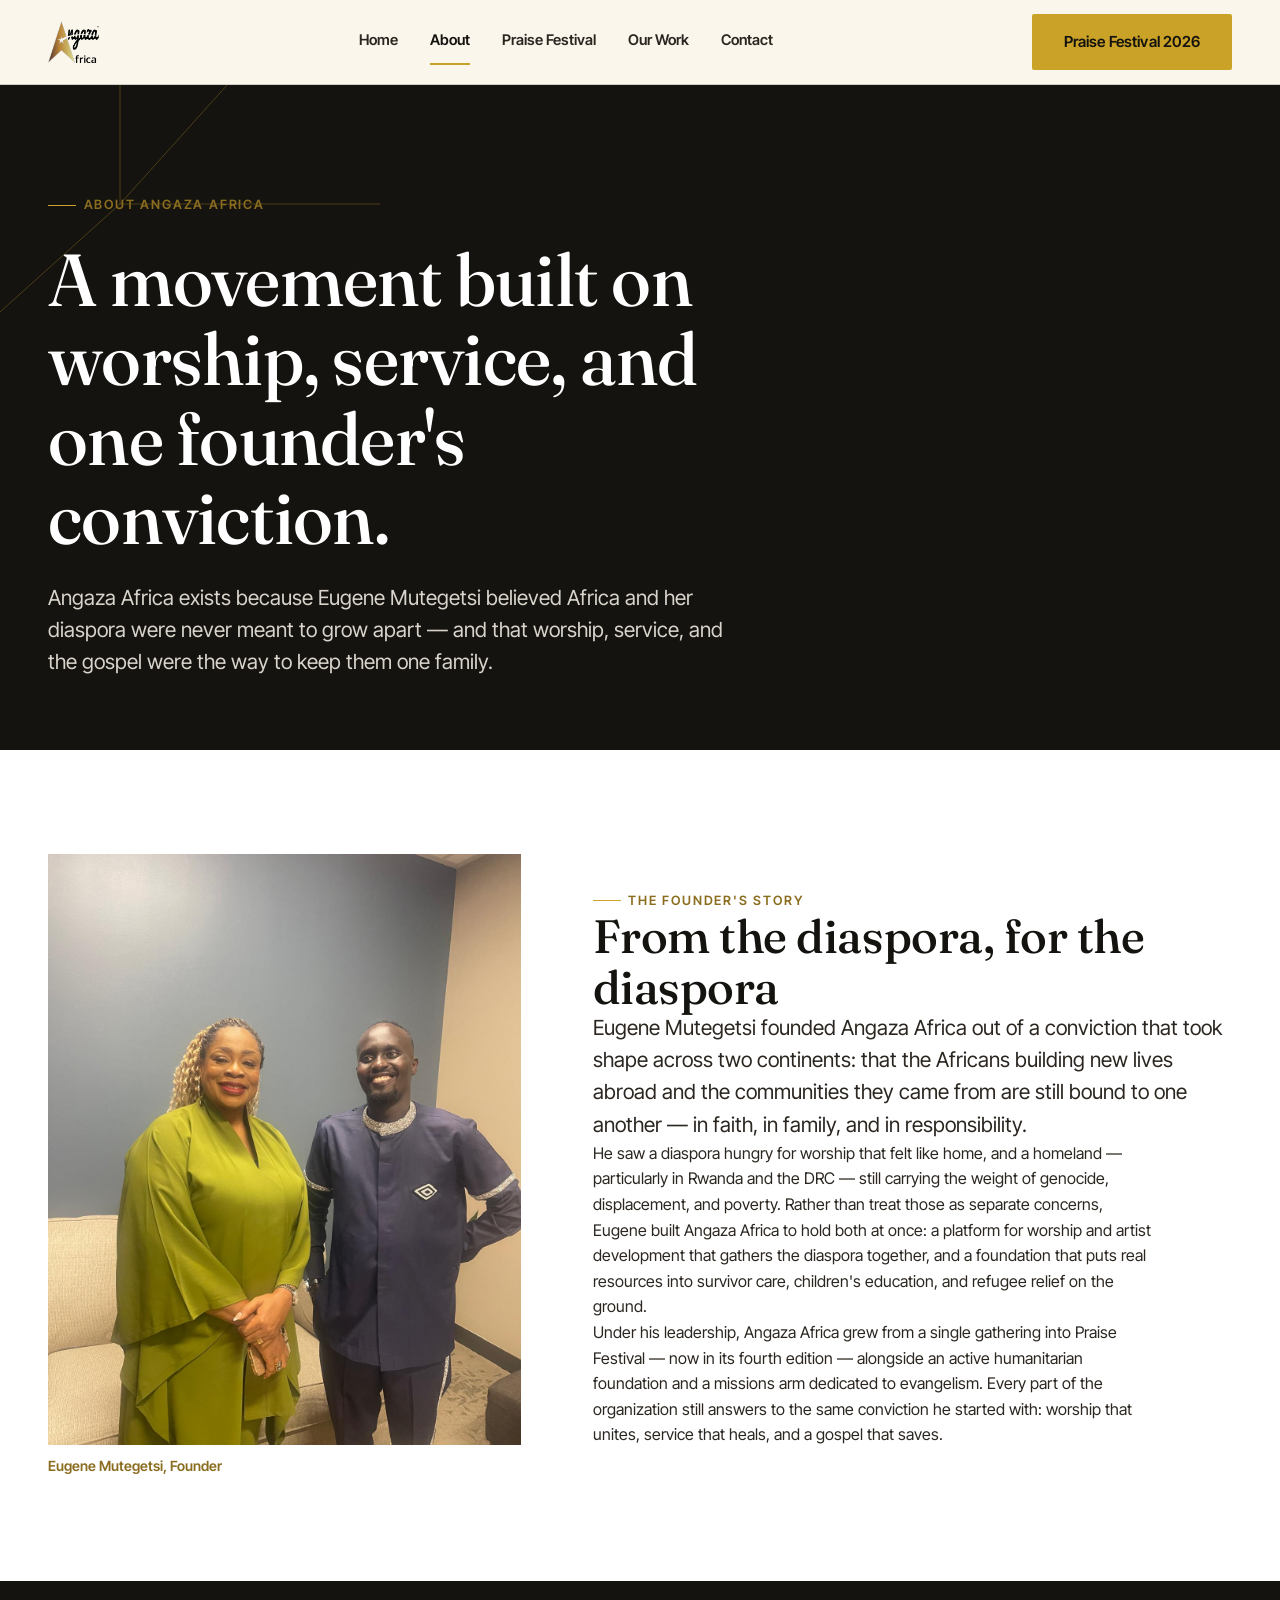
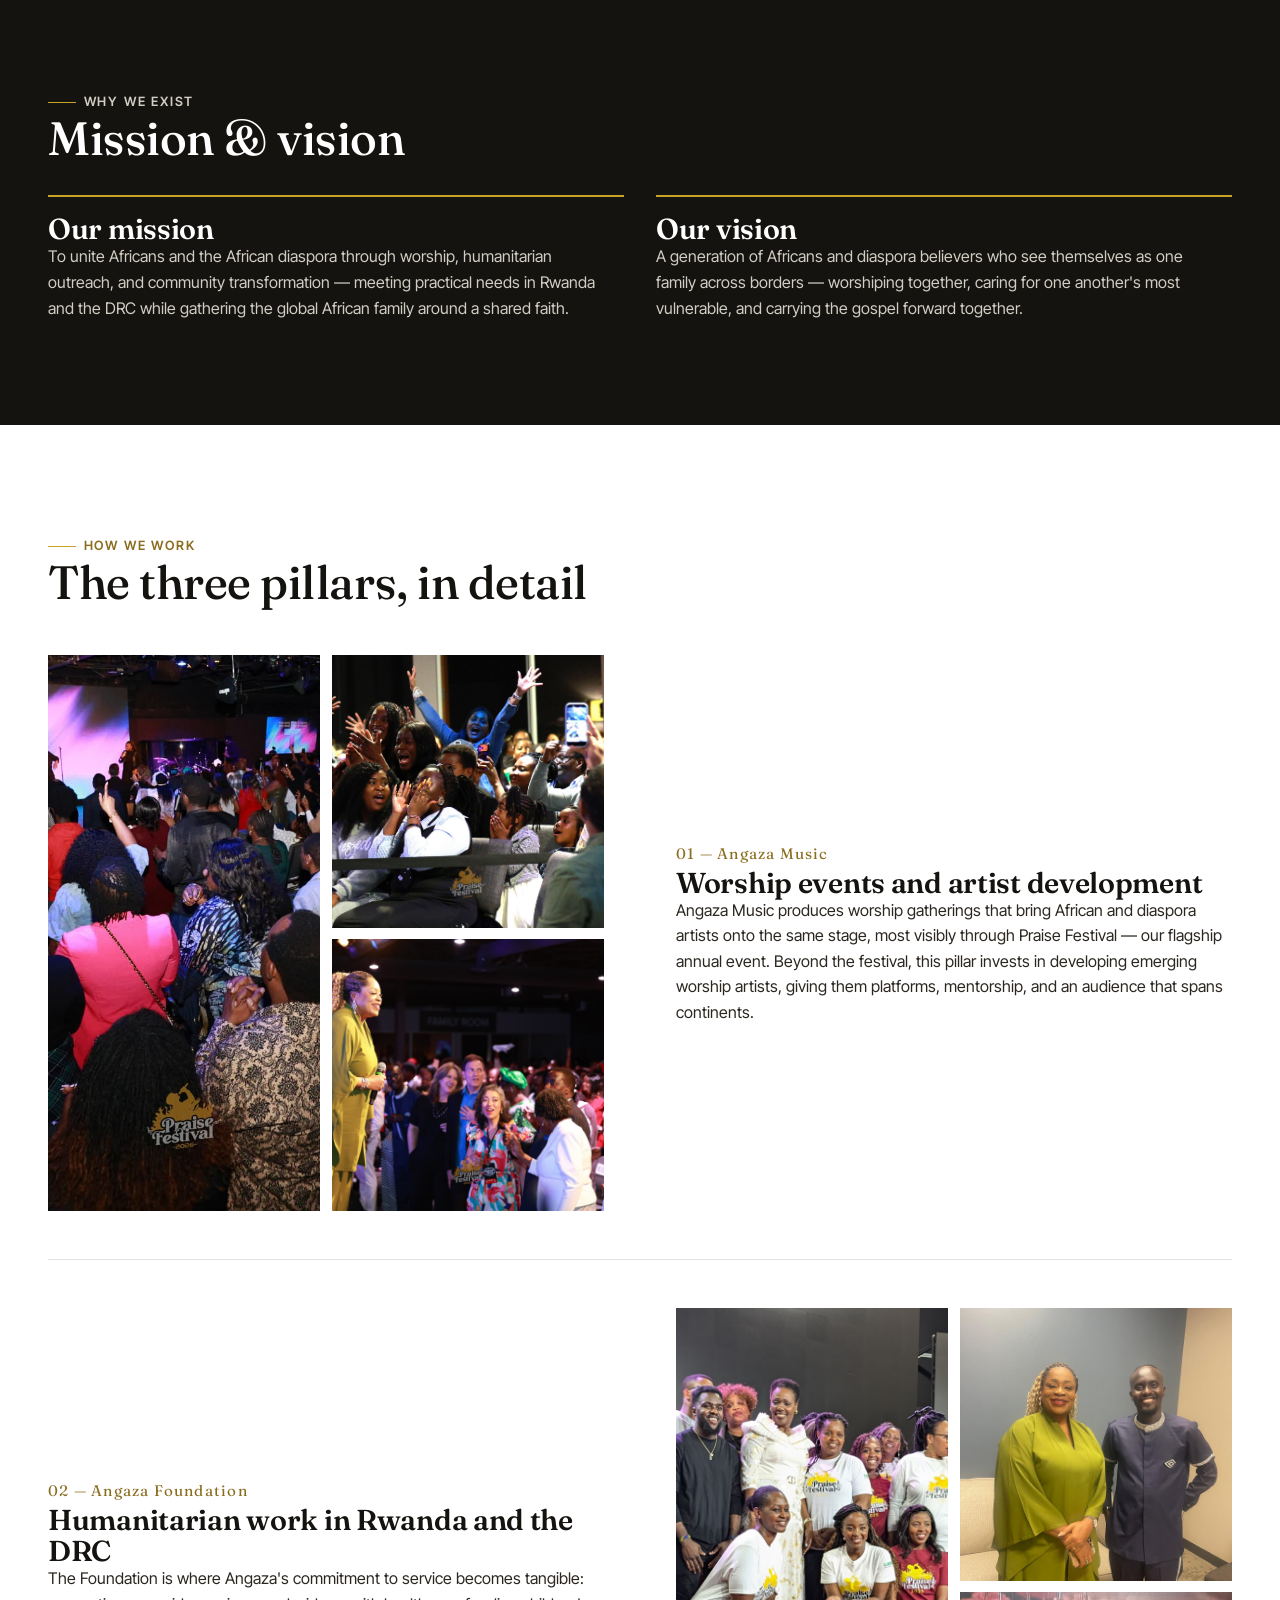
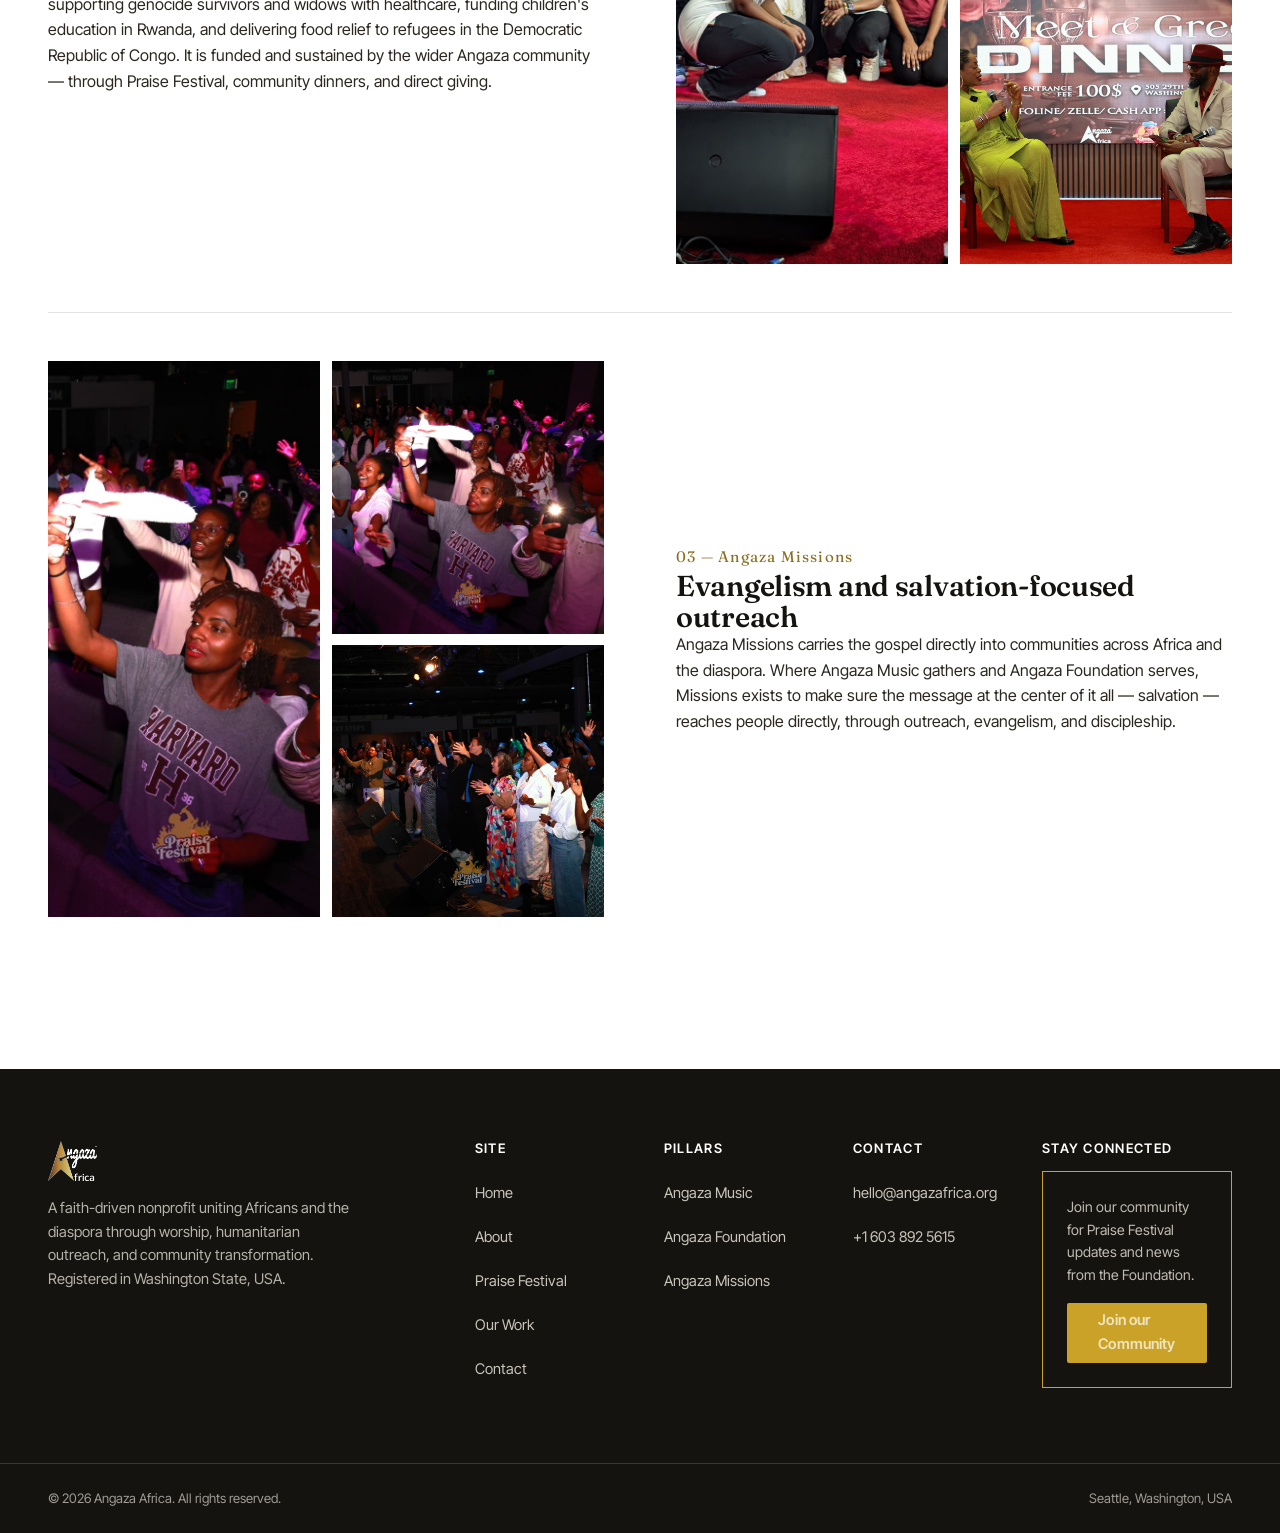
==== about.html @ 448a4244 "Initial commit: Angaza Africa website" ====
<!DOCTYPE html>
<html lang="en">
<head>
<meta charset="UTF-8">
<meta name="viewport" content="width=device-width, initial-scale=1.0">
<title>About — Angaza Africa</title>
<meta name="description" content="Meet Angaza Africa's founder Eugene Mutegetsi, our mission and vision, and the three pillars — Angaza Music, Angaza Foundation, and Angaza Missions — that carry it out.">
<link rel="preconnect" href="https://fonts.googleapis.com">
<link rel="preconnect" href="https://fonts.gstatic.com" crossorigin>
<link href="https://fonts.googleapis.com/css2?family=Fraunces:ital,opsz,wght@0,9..144,400;0,9..144,500;0,9..144,600;1,9..144,500&family=Inter+Tight:wght@400;500;600;700&display=swap" rel="stylesheet">
<link rel="stylesheet" href="css/style.css">
</head>
<body>
<a class="skip-link" href="#main">Skip to content</a>

<header class="site-header">
  <div class="container">
    <a class="brand" href="index.html">
      <img src="images/ANGAZA_LOGO_2_014.png" alt="Angaza Africa logo">
    </a>
    <nav class="nav-list" aria-label="Primary">
      <a href="index.html">Home</a>
      <a href="about.html" aria-current="page">About</a>
      <a href="praise-festival.html">Praise Festival</a>
      <a href="our-work.html">Our Work</a>
      <a href="contact.html">Contact</a>
    </nav>
    <a class="btn btn-primary nav-cta" href="praise-festival.html">Praise Festival 2026</a>
    <button class="nav-toggle" aria-expanded="false" aria-controls="mobile-panel" aria-label="Open menu">
      <span></span><span></span><span></span>
    </button>
  </div>
</header>
<div class="mobile-panel" id="mobile-panel">
  <div class="container">
    <a href="index.html">Home</a>
    <a href="about.html" aria-current="page">About</a>
    <a href="praise-festival.html">Praise Festival</a>
    <a href="our-work.html">Our Work</a>
    <a href="contact.html">Contact</a>
    <a class="btn btn-primary" href="praise-festival.html">Praise Festival 2026</a>
  </div>
</div>

<main id="main">

  <section class="page-hero">
    <div class="radiant" aria-hidden="true">
      <svg width="520" height="520" viewBox="0 0 520 520" style="top:-140px; left:-140px;">
        <g stroke="#C9A227" stroke-width="1" opacity="0.3">
          <line x1="260" y1="260" x2="260" y2="0"/>
          <line x1="260" y1="260" x2="520" y2="260"/>
          <line x1="260" y1="260" x2="440" y2="60"/>
          <line x1="260" y1="260" x2="60" y2="440"/>
        </g>
      </svg>
    </div>
    <div class="container">
      <p class="eyebrow">About Angaza Africa</p>
      <h1>A movement built on worship, service, and one founder's conviction.</h1>
      <p class="lead">Angaza Africa exists because Eugene Mutegetsi believed Africa and her diaspora were never meant to grow apart — and that worship, service, and the gospel were the way to keep them one family.</p>
    </div>
  </section>

  <!-- Founder story -->
  <section class="section section--paper2">
    <div class="container">
      <div class="story-block">
        <div class="story-media">
          <img src="images/AngazaDinner1.jpeg" alt="Eugene Mutegetsi speaking with guests at an Angaza Africa community dinner">
          <p class="caption">Eugene Mutegetsi, Founder</p>
        </div>
        <div>
          <p class="eyebrow">The founder's story</p>
          <h2>From the diaspora, for the diaspora</h2>
          <p class="lead">Eugene Mutegetsi founded Angaza Africa out of a conviction that took shape across two continents: that the Africans building new lives abroad and the communities they came from are still bound to one another — in faith, in family, and in responsibility.</p>
          <p>He saw a diaspora hungry for worship that felt like home, and a homeland — particularly in Rwanda and the DRC — still carrying the weight of genocide, displacement, and poverty. Rather than treat those as separate concerns, Eugene built Angaza Africa to hold both at once: a platform for worship and artist development that gathers the diaspora together, and a foundation that puts real resources into survivor care, children's education, and refugee relief on the ground.</p>
          <p>Under his leadership, Angaza Africa grew from a single gathering into Praise Festival — now in its fourth edition — alongside an active humanitarian foundation and a missions arm dedicated to evangelism. Every part of the organization still answers to the same conviction he started with: worship that unites, service that heals, and a gospel that saves.</p>
        </div>
      </div>
    </div>
  </section>

  <!-- Mission & vision -->
  <section class="section on-dark">
    <div class="container">
      <p class="eyebrow">Why we exist</p>
      <h2>Mission &amp; vision</h2>
      <div class="mv-grid">
        <div class="mv-card">
          <h3>Our mission</h3>
          <p>To unite Africans and the African diaspora through worship, humanitarian outreach, and community transformation — meeting practical needs in Rwanda and the DRC while gathering the global African family around a shared faith.</p>
        </div>
        <div class="mv-card">
          <h3>Our vision</h3>
          <p>A generation of Africans and diaspora believers who see themselves as one family across borders — worshiping together, caring for one another's most vulnerable, and carrying the gospel forward together.</p>
        </div>
      </div>
    </div>
  </section>

  <!-- Pillars in detail -->
  <section class="section section--paper2">
    <div class="container">
      <p class="eyebrow">How we work</p>
      <h2>The three pillars, in detail</h2>
    </div>
    <div class="container">

      <div class="feature-row">
        <div class="feature-media">
          <img class="tall" src="images/AngazaEvent6.jpeg" alt="Worship artist performing at a Praise Festival event">
          <img src="images/AngazaEvent7.jpeg" alt="Audience singing along at an Angaza Music event">
          <img src="images/AngazaEvent8.jpeg" alt="Musicians on stage during an Angaza worship gathering">
        </div>
        <div>
          <span class="pillar-number">01 — Angaza Music</span>
          <h3>Worship events and artist development</h3>
          <p>Angaza Music produces worship gatherings that bring African and diaspora artists onto the same stage, most visibly through Praise Festival — our flagship annual event. Beyond the festival, this pillar invests in developing emerging worship artists, giving them platforms, mentorship, and an audience that spans continents.</p>
        </div>
      </div>

      <div class="feature-row reverse">
        <div class="feature-media">
          <img class="tall" src="images/catalogue_youthskillsRwanda_1.jpeg" alt="Children in a classroom setting supported by Angaza Foundation programs in Rwanda">
          <img src="images/AngazaDinner2.jpeg" alt="Community members gathered at an Angaza Foundation fundraising dinner">
          <img src="images/AngazaDinner3.jpeg" alt="Leadership team at an Angaza Africa community event">
        </div>
        <div>
          <span class="pillar-number">02 — Angaza Foundation</span>
          <h3>Humanitarian work in Rwanda and the DRC</h3>
          <p>The Foundation is where Angaza's commitment to service becomes tangible: supporting genocide survivors and widows with healthcare, funding children's education in Rwanda, and delivering food relief to refugees in the Democratic Republic of Congo. It is funded and sustained by the wider Angaza community — through Praise Festival, community dinners, and direct giving.</p>
        </div>
      </div>

      <div class="feature-row">
        <div class="feature-media">
          <img class="tall" src="images/AngazaEvent9.jpeg" alt="Congregation in prayer at an Angaza Missions outreach event">
          <img src="images/AngazaEvent10.jpeg" alt="Speaker preaching at an Angaza Missions gathering">
          <img src="images/AngazaEvent11.jpeg" alt="People responding to an altar call at an Angaza worship event">
        </div>
        <div>
          <span class="pillar-number">03 — Angaza Missions</span>
          <h3>Evangelism and salvation-focused outreach</h3>
          <p>Angaza Missions carries the gospel directly into communities across Africa and the diaspora. Where Angaza Music gathers and Angaza Foundation serves, Missions exists to make sure the message at the center of it all — salvation — reaches people directly, through outreach, evangelism, and discipleship.</p>
        </div>
      </div>

    </div>
  </section>

</main>

<footer class="site-footer">
  <div class="container footer-top">
    <div class="footer-brand">
      <img src="images/ANGAZA_LOGO_2_015.png" alt="Angaza Africa icon">
      <p>A faith-driven nonprofit uniting Africans and the diaspora through worship, humanitarian outreach, and community transformation. Registered in Washington State, USA.</p>
    </div>
    <div class="footer-cols">
      <div class="footer-col">
        <h4>Site</h4>
        <a href="index.html">Home</a>
        <a href="about.html">About</a>
        <a href="praise-festival.html">Praise Festival</a>
        <a href="our-work.html">Our Work</a>
        <a href="contact.html">Contact</a>
      </div>
      <div class="footer-col">
        <h4>Pillars</h4>
        <span>Angaza Music</span>
        <span>Angaza Foundation</span>
        <span>Angaza Missions</span>
      </div>
      <div class="footer-col">
        <h4>Contact</h4>
        <a href="mailto:hello@angazafrica.org">hello@angazafrica.org</a>
        <a href="tel:+16038925615">+1 603 892 5615</a>
      </div>
      <div class="footer-col">
        <h4>Stay connected</h4>
        <div class="join-box">
          <p>Join our community for Praise Festival updates and news from the Foundation.</p>
          <!-- Temporary Gmail compose link; swap for a Mailchimp signup embed later -->
          <a class="btn btn-primary" href="https://mail.google.com/mail/?view=cm&fs=1&to=hello@angazafrica.org&su=I%20want%20to%20join%20your%20community" id="join-community" target="_blank" rel="noopener noreferrer">Join our Community</a>
        </div>
      </div>
    </div>
  </div>
  <div class="container footer-bottom">
    <span>&copy; <span id="current-year">2026</span> Angaza Africa. All rights reserved.</span>
    <span>Seattle, Washington, USA</span>
  </div>
</footer>

<script src="js/main.js"></script>
</body>
</html>
---- css/style.css ----
/* ==========================================================================
   Angaza Africa — Stylesheet
   Palette: ink black, warm paper white, single gold accent.
   Type: Fraunces (display) + Inter Tight (body).
   "Angaza" — Swahili: to shine light. The radiant-line motif below is the
   site's one signature device, tied directly to that meaning.
   ========================================================================== */

/* ---- Reset -------------------------------------------------------------- */
*, *::before, *::after { box-sizing: border-box; }
* { margin: 0; padding: 0; }
html { -webkit-text-size-adjust: 100%; scroll-behavior: smooth; }
@media (prefers-reduced-motion: reduce) {
  html { scroll-behavior: auto; }
  *, *::before, *::after {
    animation-duration: 0.01ms !important;
    animation-iteration-count: 1 !important;
    transition-duration: 0.01ms !important;
    scroll-behavior: auto !important;
  }
}
img, picture, video { display: block; max-width: 100%; }
img { object-fit: cover; }
a { color: inherit; text-decoration: none; }
ul, ol { list-style: none; }
button, input, textarea, select { font: inherit; color: inherit; }
button { cursor: pointer; background: none; border: none; }
input, textarea { background: none; }

/* ---- Design tokens -------------------------------------------------------- */
:root {
  /* Color */
  --ink: #15130f;          /* near-black, warm */
  --charcoal: #2b2620;     /* secondary dark / body text on light */
  --paper: #faf6ec;        /* warm off-white background */
  --white: #ffffff;
  --gold: #c9a227;         /* primary accent */
  --gold-deep: #8a6d1f;    /* pressed / darker gold */
  --gold-soft: #e9d9a4;    /* faint gold for hairlines on dark */
  --line: rgba(21, 19, 15, 0.12);
  --line-on-dark: rgba(250, 246, 236, 0.16);

  /* Type */
  --font-display: "Fraunces", "Iowan Old Style", serif;
  --font-body: "Inter Tight", "Segoe UI", sans-serif;

  --fs-h1: clamp(2.4rem, 4.4vw + 1.2rem, 4.6rem);
  --fs-h2: clamp(1.9rem, 2.4vw + 1rem, 3rem);
  --fs-h3: clamp(1.35rem, 1vw + 1rem, 1.85rem);
  --fs-lead: clamp(1.05rem, 0.5vw + 0.9rem, 1.3rem);
  --fs-body: 1rem;
  --fs-small: 0.875rem;
  --fs-eyebrow: 0.8rem;

  /* Spacing */
  --sp-1: 0.5rem;
  --sp-2: 1rem;
  --sp-3: 1.5rem;
  --sp-4: 2rem;
  --sp-5: 3rem;
  --sp-6: 4.5rem;
  --sp-7: 6.5rem;
  --sp-8: 9rem;

  --container: 1280px;
  --radius: 2px;
}

/* ---- Base ----------------------------------------------------------------- */
body {
  font-family: var(--font-body);
  font-size: var(--fs-body);
  line-height: 1.6;
  color: var(--charcoal);
  background: var(--paper);
  -webkit-font-smoothing: antialiased;
  padding-top: 84px;
}

h1, h2, h3, h4 {
  font-family: var(--font-display);
  color: var(--ink);
  line-height: 1.08;
  letter-spacing: -0.01em;
  font-weight: 600;
}
h1 { font-size: var(--fs-h1); font-weight: 500; }
h2 { font-size: var(--fs-h2); font-weight: 500; }
h3 { font-size: var(--fs-h3); font-weight: 600; }

p { max-width: 62ch; }
p.lead { font-size: var(--fs-lead); line-height: 1.55; color: var(--charcoal); }

.eyebrow {
  display: inline-flex;
  align-items: center;
  gap: 0.6em;
  font-family: var(--font-body);
  font-size: var(--fs-eyebrow);
  font-weight: 600;
  letter-spacing: 0.14em;
  text-transform: uppercase;
  color: var(--gold-deep);
}
.eyebrow::before {
  content: "";
  width: 28px;
  height: 1px;
  background: var(--gold);
  display: inline-block;
}
.on-dark .eyebrow { color: var(--gold); }

a:focus-visible,
button:focus-visible,
input:focus-visible,
textarea:focus-visible {
  outline: 2px solid var(--gold-deep);
  outline-offset: 3px;
}

.container {
  width: 100%;
  max-width: var(--container);
  margin-inline: auto;
  padding-inline: clamp(1.25rem, 4vw, 3rem);
}

.section { padding-block: var(--sp-7); }
.section--tight { padding-block: var(--sp-5); }
.section.on-dark { background: var(--ink); color: var(--paper); }
.section.on-dark h1, .section.on-dark h2, .section.on-dark h3 { color: var(--white); }
.section.on-dark p { color: rgba(250, 246, 236, 0.82); }
.section--paper2 { background: var(--white); }

.visually-hidden {
  position: absolute; width: 1px; height: 1px;
  overflow: hidden; clip: rect(0 0 0 0); white-space: nowrap;
}

.skip-link {
  position: absolute; left: -999px; top: 0;
  background: var(--gold); color: var(--ink);
  padding: 0.75rem 1.25rem; z-index: 200; font-weight: 600;
}
.skip-link:focus { left: 1rem; top: 1rem; }

/* ---- Buttons --------------------------------------------------------------- */
.btn {
  display: inline-flex;
  align-items: center;
  justify-content: center;
  gap: 0.6em;
  padding: 0.95rem 1.9rem;
  font-weight: 600;
  font-size: 0.95rem;
  letter-spacing: 0.01em;
  border: 1px solid transparent;
  border-radius: var(--radius);
  transition: transform 0.18s ease, background-color 0.18s ease, color 0.18s ease, border-color 0.18s ease;
  min-height: 44px;
}
.btn-primary {
  background: var(--gold);
  color: var(--ink);
}
.btn-primary:hover { background: var(--gold-deep); color: var(--white); }

.btn-ghost {
  background: transparent;
  border-color: currentColor;
  color: var(--ink);
}
.btn-ghost:hover { background: var(--ink); color: var(--paper); }

.on-dark .btn-ghost { color: var(--paper); }
.on-dark .btn-ghost:hover { background: var(--paper); color: var(--ink); }

.btn-row { display: flex; flex-wrap: wrap; gap: var(--sp-2); }

/* ---- Header / Nav ------------------------------------------------------------ */
.site-header {
  position: fixed;
  top: 0;
  left: 0;
  right: 0;
  z-index: 100;
  background: rgba(250, 246, 236, 0.94);
  backdrop-filter: none;
  border-bottom: 1px solid var(--line);
}
.site-header .container {
  display: flex;
  align-items: center;
  justify-content: space-between;
  height: 84px;
}
.brand { display: flex; align-items: center; gap: 0.7rem; }
.brand img { height: 42px; width: auto; }
.brand-text {
  font-family: var(--font-display);
  font-weight: 600;
  font-size: 1.05rem;
  color: var(--ink);
  letter-spacing: 0.01em;
}

.nav-list {
  display: none;
  align-items: center;
  gap: var(--sp-4);
}
.nav-list a {
  display: inline-flex;
  align-items: center;
  font-size: 0.92rem;
  font-weight: 600;
  color: var(--charcoal);
  padding-block: 0.65rem;
  min-height: 44px;
  border-bottom: 2px solid transparent;
  transition: color 0.15s ease, border-color 0.15s ease;
}
.nav-list a:hover { color: var(--ink); border-color: var(--gold); }
.nav-list a[aria-current="page"] { color: var(--ink); border-color: var(--gold); }

.nav-cta { display: none; }

.nav-toggle {
  display: inline-flex;
  flex-direction: column;
  justify-content: center;
  gap: 5px;
  width: 44px;
  height: 44px;
  align-items: center;
}
.nav-toggle span {
  display: block;
  width: 24px;
  height: 2px;
  background: var(--ink);
  transition: transform 0.2s ease, opacity 0.2s ease;
}
.nav-toggle[aria-expanded="true"] span:nth-child(1) { transform: translateY(7px) rotate(45deg); }
.nav-toggle[aria-expanded="true"] span:nth-child(2) { opacity: 0; }
.nav-toggle[aria-expanded="true"] span:nth-child(3) { transform: translateY(-7px) rotate(-45deg); }

.mobile-panel {
  display: none;
  flex-direction: column;
  position: fixed;
  top: 84px;
  left: 0;
  right: 0;
  max-height: calc(100vh - 84px);
  overflow-y: auto;
  background: var(--paper);
  border-bottom: 1px solid var(--line);
  z-index: 99;
}
.mobile-panel.is-open { display: flex; }
.mobile-panel .container { display: flex; flex-direction: column; padding-block: var(--sp-3); gap: 0.25rem; }
.mobile-panel a {
  padding: 0.85rem 0;
  font-weight: 600;
  font-size: 1.05rem;
  border-bottom: 1px solid var(--line);
  color: var(--charcoal);
}
.mobile-panel a[aria-current="page"] { color: var(--gold-deep); }
.mobile-panel .btn { margin-top: var(--sp-3); text-align: center; }

@media (min-width: 900px) {
  .nav-list { display: flex; }
  .nav-cta { display: inline-flex; }
  .nav-toggle { display: none; }
  .mobile-panel { display: none !important; }
}

/* ---- Radiant motif (signature device) ---------------------------------- */
.radiant {
  position: absolute;
  inset: 0;
  pointer-events: none;
  overflow: hidden;
  z-index: 0;
}
.radiant svg { position: absolute; }

/* ---- Page hero (inner pages) --------------------------------------------- */
.page-hero {
  position: relative;
  background: var(--ink);
  color: var(--paper);
  padding-block: var(--sp-7) var(--sp-6);
  overflow: hidden;
}
.page-hero .container { position: relative; z-index: 1; }
.page-hero h1 { color: var(--white); max-width: 16ch; }
.page-hero p.lead { color: rgba(250, 246, 236, 0.85); max-width: 58ch; margin-top: var(--sp-3); }
.page-hero .eyebrow { margin-bottom: var(--sp-3); }

/* ---- Home hero ------------------------------------------------------------ */
.home-hero {
  position: relative;
  background: var(--ink);
  color: var(--paper);
  overflow: hidden;
}
.home-hero .container {
  position: relative;
  z-index: 1;
  display: grid;
  grid-template-columns: 1fr;
  gap: var(--sp-6);
  padding-block: var(--sp-7) var(--sp-6);
}
.home-hero h1 { color: var(--white); max-width: 15ch; }
.home-hero p.lead { color: rgba(250, 246, 236, 0.85); margin-top: var(--sp-3); max-width: 46ch; }
.home-hero .btn-row { margin-top: var(--sp-4); }

.hero-collage {
  position: relative;
  min-height: 320px;
  display: grid;
  grid-template-columns: 1.3fr 1fr;
  grid-template-rows: repeat(2, 1fr);
  gap: 0.9rem;
}
.hero-collage img {
  width: 100%;
  height: 100%;
  object-fit: cover;
  border: 1px solid var(--line-on-dark);
}
.hero-collage .cell-a { grid-row: 1 / 3; aspect-ratio: 4/5; }
.hero-collage .cell-b { aspect-ratio: 4/3; }
.hero-collage .cell-c { aspect-ratio: 4/3; }

@media (min-width: 900px) {
  .home-hero .container {
    grid-template-columns: 1.1fr 0.9fr;
    align-items: center;
    padding-block: var(--sp-8) var(--sp-7);
  }
}

/* ---- Intro statement ------------------------------------------------------ */
.statement {
  padding-block: var(--sp-7);
}
.statement .container {
  display: grid;
  gap: var(--sp-4);
}
.statement h2 { max-width: 22ch; }
.statement-body { max-width: 52ch; }

@media (min-width: 900px) {
  .statement .container {
    grid-template-columns: 1fr 1fr;
    align-items: start;
  }
}

/* ---- Pillars --------------------------------------------------------------- */
.pillars-grid {
  display: grid;
  gap: 1.25rem;
  margin-top: var(--sp-5);
  grid-template-columns: 1fr;
}
@media (min-width: 760px) {
  .pillars-grid { grid-template-columns: repeat(3, 1fr); }
}
.pillar-card {
  border: 1px solid var(--line);
  padding: var(--sp-4);
  background: var(--white);
  display: flex;
  flex-direction: column;
  gap: var(--sp-2);
}
.pillar-number {
  font-family: var(--font-display);
  font-size: 0.95rem;
  color: var(--gold-deep);
  letter-spacing: 0.08em;
}
.pillar-icon { width: 40px; height: 40px; color: var(--gold-deep); }
.pillar-card h3 { margin-top: 0.25rem; }
.pillar-card p { font-size: 0.97rem; }
.on-dark .pillar-card h3 { color: var(--ink); }
.on-dark .pillar-card p { color: var(--charcoal); }
.pillar-card .link-arrow { margin-top: auto; font-weight: 600; font-size: 0.9rem; color: var(--ink); }
.pillar-card .link-arrow::after { content: " →"; color: var(--gold-deep); }

/* ---- Festival teaser -------------------------------------------------------- */
.festival-teaser {
  position: relative;
  background: var(--ink);
  color: var(--white);
  overflow: hidden;
}
.festival-teaser .bg-image {
  position: absolute; inset: 0;
  opacity: 0.34;
}
.festival-teaser .bg-image img { width: 100%; height: 100%; object-fit: cover; }
.festival-teaser::after {
  content: "";
  position: absolute; inset: 0;
  background: linear-gradient(180deg, rgba(21,19,15,0.55) 0%, rgba(21,19,15,0.92) 100%);
}
.festival-teaser .container { position: relative; z-index: 1; padding-block: var(--sp-7); }
.festival-teaser .date-badge {
  display: inline-flex;
  flex-direction: column;
  border: 1px solid var(--gold);
  padding: 0.8rem 1.2rem;
  margin-bottom: var(--sp-3);
}
.festival-teaser .date-badge strong { font-family: var(--font-display); font-size: 1.4rem; color: var(--gold); }
.festival-teaser .date-badge span { font-size: 0.78rem; letter-spacing: 0.1em; text-transform: uppercase; color: rgba(250,246,236,0.75); }
.festival-teaser h2 { color: var(--white); max-width: 20ch; }
.facts {
  display: grid;
  gap: var(--sp-2);
  margin-block: var(--sp-4);
  max-width: 40ch;
}
.facts dt { font-size: 0.78rem; letter-spacing: 0.1em; text-transform: uppercase; color: var(--gold); }
.facts dd { font-size: 1.05rem; font-weight: 600; color: var(--white); margin: 0 0 0.7rem; }

/* ---- Founder / story block --------------------------------------------- */
.story-block {
  display: grid;
  gap: var(--sp-4);
  align-items: center;
}
.story-media { position: relative; }
.story-media img { width: 100%; aspect-ratio: 4/5; object-fit: cover; }
.story-media .caption {
  margin-top: 0.6rem;
  font-size: var(--fs-small);
  color: var(--gold-deep);
  font-weight: 600;
}
@media (min-width: 860px) {
  .story-block { grid-template-columns: 0.85fr 1.15fr; gap: var(--sp-6); }
  .story-block.reverse { grid-template-columns: 1.15fr 0.85fr; }
  .story-block.reverse .story-media { order: 2; }
}

/* ---- Mission / vision ---------------------------------------------------- */
.mv-grid {
  display: grid;
  gap: var(--sp-4);
  margin-top: var(--sp-4);
}
@media (min-width: 760px) {
  .mv-grid { grid-template-columns: 1fr 1fr; }
}
.mv-card {
  border-top: 2px solid var(--gold);
  padding-top: var(--sp-2);
}

/* ---- Alternating feature rows (About pillars detail, Our Work) ---------- */
.feature-row {
  display: grid;
  gap: var(--sp-4);
  align-items: center;
  padding-block: var(--sp-5);
  border-bottom: 1px solid var(--line);
}
.feature-row:last-child { border-bottom: none; }
.feature-media { display: grid; grid-template-columns: 1fr 1fr; gap: 0.7rem; }
.feature-media img { width: 100%; height: 100%; aspect-ratio: 1/1; object-fit: cover; }
.feature-media .tall { aspect-ratio: 4/5; grid-row: 1/3; }
@media (min-width: 900px) {
  .feature-row { grid-template-columns: 1fr 1fr; gap: var(--sp-6); }
  .feature-row.reverse .feature-media { order: 2; }
}

/* ---- Timeline (Praise Festival history) ---------------------------------- */
.timeline { margin-top: var(--sp-5); border-top: 1px solid var(--line); }
.timeline-item {
  display: grid;
  gap: 0.4rem;
  padding-block: var(--sp-4);
  border-bottom: 1px solid var(--line);
}
.timeline-item .year {
  font-family: var(--font-display);
  font-size: clamp(2rem, 3vw, 2.6rem);
  color: var(--gold-deep);
  line-height: 1;
}
.timeline-item .status {
  display: inline-block;
  font-size: 0.72rem;
  font-weight: 700;
  letter-spacing: 0.08em;
  text-transform: uppercase;
  color: var(--gold);
  border: 1px solid var(--gold);
  padding: 0.2rem 0.55rem;
  margin-top: 0.3rem;
}
@media (min-width: 760px) {
  .timeline-item { grid-template-columns: 160px 1fr; gap: var(--sp-4); align-items: baseline; }
}

/* ---- Gallery + lightbox ------------------------------------------------------ */
.gallery-grid {
  display: grid;
  grid-template-columns: repeat(2, 1fr);
  gap: 0.7rem;
  margin-top: var(--sp-5);
}
@media (min-width: 640px) { .gallery-grid { grid-template-columns: repeat(3, 1fr); } }
@media (min-width: 1000px) { .gallery-grid { grid-template-columns: repeat(4, 1fr); } }
.gallery-item {
  display: block;
  width: 100%;
  aspect-ratio: 1/1;
  overflow: hidden;
  border: 1px solid var(--line);
  position: relative;
}
.gallery-item img { width: 100%; height: 100%; object-fit: cover; transition: transform 0.35s ease; }
.gallery-item:hover img { transform: scale(1.05); }

.lightbox {
  position: fixed;
  inset: 0;
  z-index: 300;
  background: rgba(21, 19, 15, 0.94);
  display: none;
  align-items: center;
  justify-content: center;
  padding: var(--sp-4);
}
.lightbox.is-open { display: flex; }
.lightbox img { max-width: 100%; max-height: 82vh; width: auto; margin-inline: auto; border: 1px solid var(--line-on-dark); }
.lightbox-close {
  position: absolute;
  top: var(--sp-3);
  right: var(--sp-3);
  display: flex;
  align-items: center;
  justify-content: center;
  color: var(--white);
  font-size: 1.6rem;
  width: 44px; height: 44px;
  border: 1px solid var(--line-on-dark);
  transition: border-color 0.15s ease, color 0.15s ease;
}
.lightbox-nav {
  position: absolute;
  top: 50%;
  transform: translateY(-50%);
  display: flex;
  align-items: center;
  justify-content: center;
  color: var(--white);
  width: 48px; height: 48px;
  border: 1px solid var(--line-on-dark);
  font-size: 1.4rem;
  transition: border-color 0.15s ease, color 0.15s ease;
}
.lightbox-close:hover, .lightbox-nav:hover { border-color: var(--gold); color: var(--gold); }
.lightbox-prev { left: var(--sp-3); }
.lightbox-next { right: var(--sp-3); }

/* ---- Contact ---------------------------------------------------------------- */
.contact-grid {
  display: grid;
  gap: var(--sp-6);
}
@media (min-width: 900px) {
  .contact-grid { grid-template-columns: 0.85fr 1.15fr; }
}
.contact-info-list { margin-top: var(--sp-4); display: grid; gap: var(--sp-3); }
.contact-info-list dt { font-size: 0.78rem; letter-spacing: 0.1em; text-transform: uppercase; color: var(--gold-deep); }
.contact-info-list dd { font-size: 1.15rem; font-weight: 600; color: var(--ink); margin-top: 0.2rem; }

.form-field { display: grid; gap: 0.4rem; margin-bottom: var(--sp-3); }
.form-field label { font-size: 0.85rem; font-weight: 600; color: var(--ink); }
.form-field input, .form-field textarea {
  border: 1px solid var(--line);
  background: var(--white);
  padding: 0.85rem 1rem;
  font-size: 1rem;
  min-height: 44px;
}
.form-field textarea { min-height: 140px; resize: vertical; }
.form-field input:focus, .form-field textarea:focus { border-color: var(--gold-deep); }
.form-row { display: grid; gap: var(--sp-3); }
@media (min-width: 620px) { .form-row.two { grid-template-columns: 1fr 1fr; } }
.form-note { font-size: var(--fs-small); color: var(--charcoal); margin-top: var(--sp-2); }
.form-status { font-size: 0.9rem; margin-top: var(--sp-2); font-weight: 600; }
.form-status[data-state="error"] { color: #9c3b2c; }
.form-status[data-state="success"] { color: var(--gold-deep); }

/* ---- Footer ------------------------------------------------------------------ */
.site-footer { background: var(--ink); color: rgba(250,246,236,0.82); }
.footer-top { padding-block: var(--sp-6); display: grid; gap: var(--sp-5); }
.footer-brand img { height: 40px; }
.footer-brand p { margin-top: var(--sp-2); font-size: 0.92rem; max-width: 34ch; color: rgba(250,246,236,0.7); }
.footer-cols { display: grid; gap: var(--sp-4); grid-template-columns: repeat(2, 1fr); }
.footer-col h4 { font-family: var(--font-body); color: var(--white); font-size: 0.82rem; letter-spacing: 0.1em; text-transform: uppercase; margin-bottom: var(--sp-2); }
.footer-col a, .footer-col span { display: flex; align-items: center; min-height: 44px; font-size: 0.92rem; padding-block: 0.35rem; color: rgba(250,246,236,0.78); }
.footer-col a:hover { color: var(--gold); }
.join-box { border: 1px solid var(--gold); padding: var(--sp-3); }
.join-box p { font-size: 0.88rem; color: rgba(250,246,236,0.75); margin-bottom: var(--sp-2); }
.footer-bottom {
  border-top: 1px solid var(--line-on-dark);
  padding-block: var(--sp-3);
  display: flex;
  flex-wrap: wrap;
  gap: var(--sp-2);
  justify-content: space-between;
  font-size: 0.82rem;
  color: rgba(250,246,236,0.6);
}
@media (min-width: 900px) {
  .footer-top { grid-template-columns: 1fr 2fr; }
  .footer-cols { grid-template-columns: repeat(4, 1fr); }
}

/* ---- Reveal-on-scroll -------------------------------------------------------- */
[data-reveal] { opacity: 0; transform: translateY(16px); transition: opacity 0.6s ease, transform 0.6s ease; }
[data-reveal].is-visible { opacity: 1; transform: none; }
@media (prefers-reduced-motion: reduce) {
  [data-reveal] { opacity: 1; transform: none; }
}
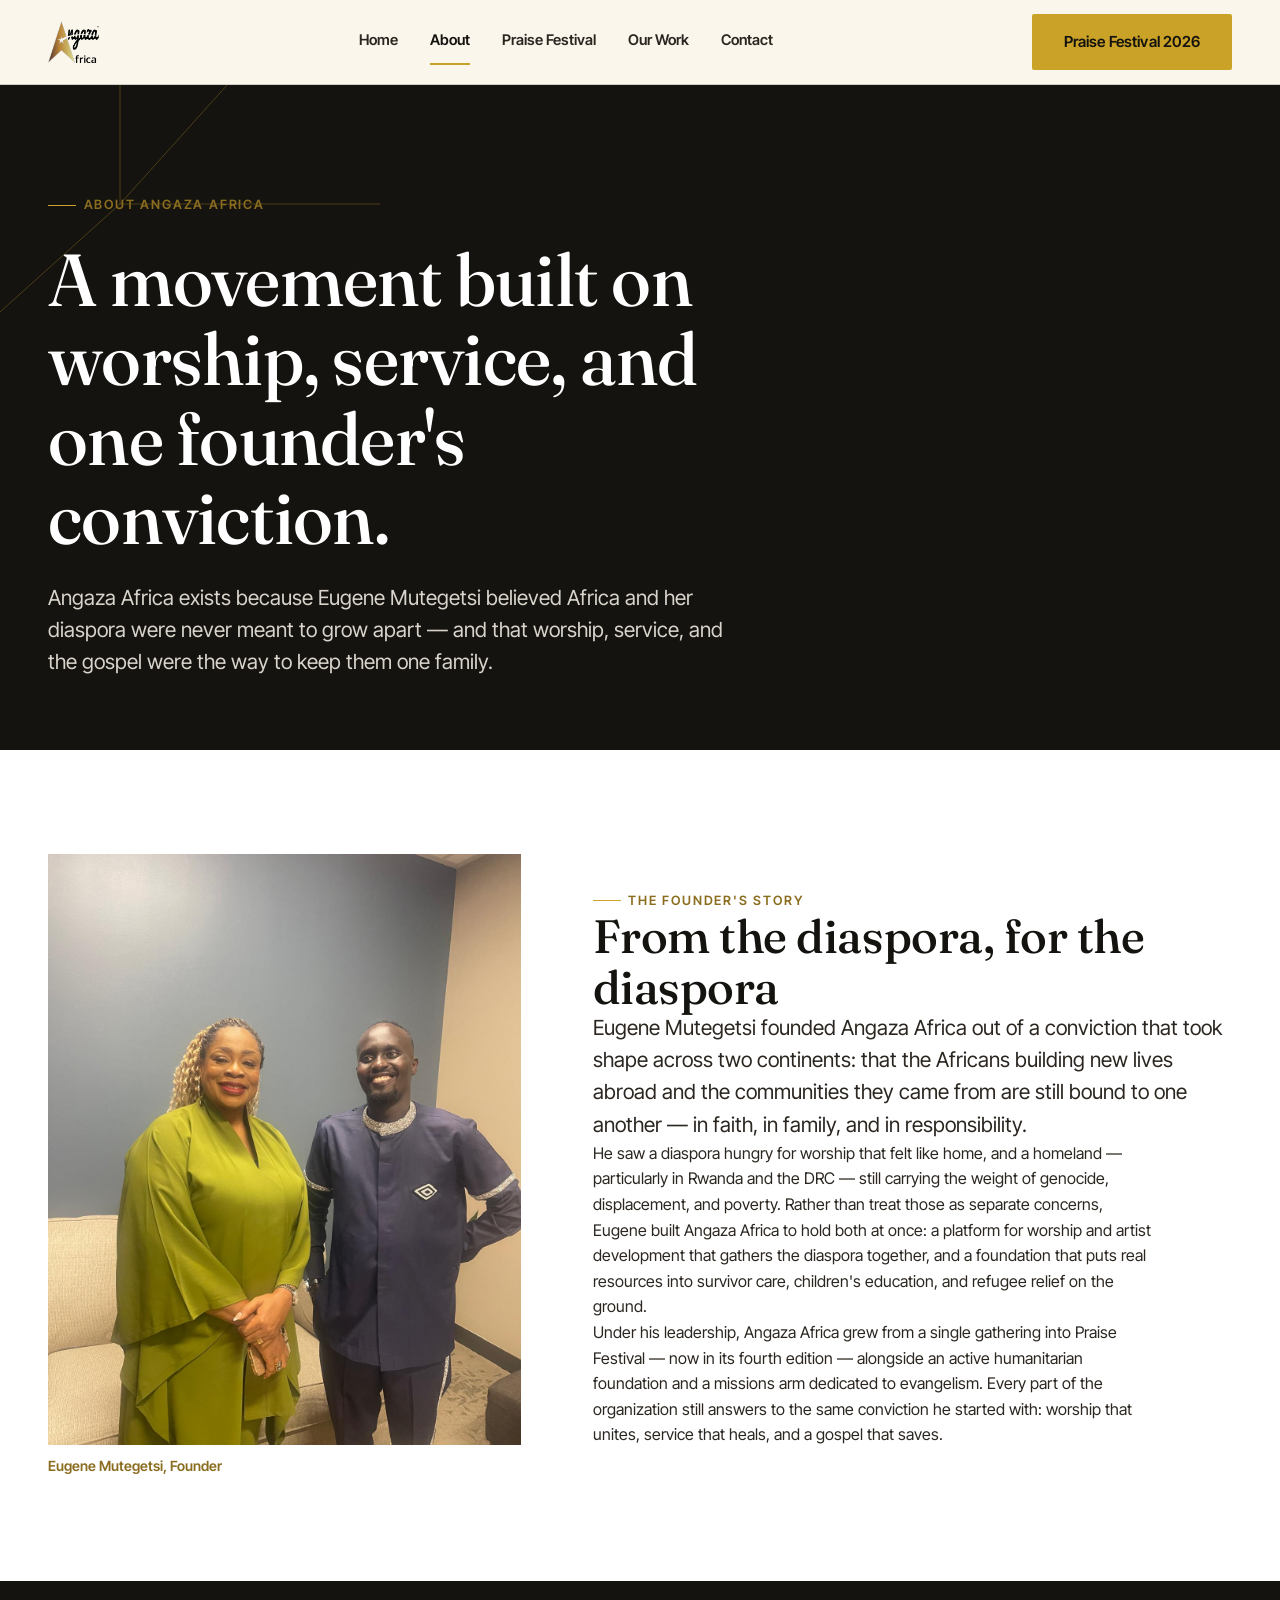
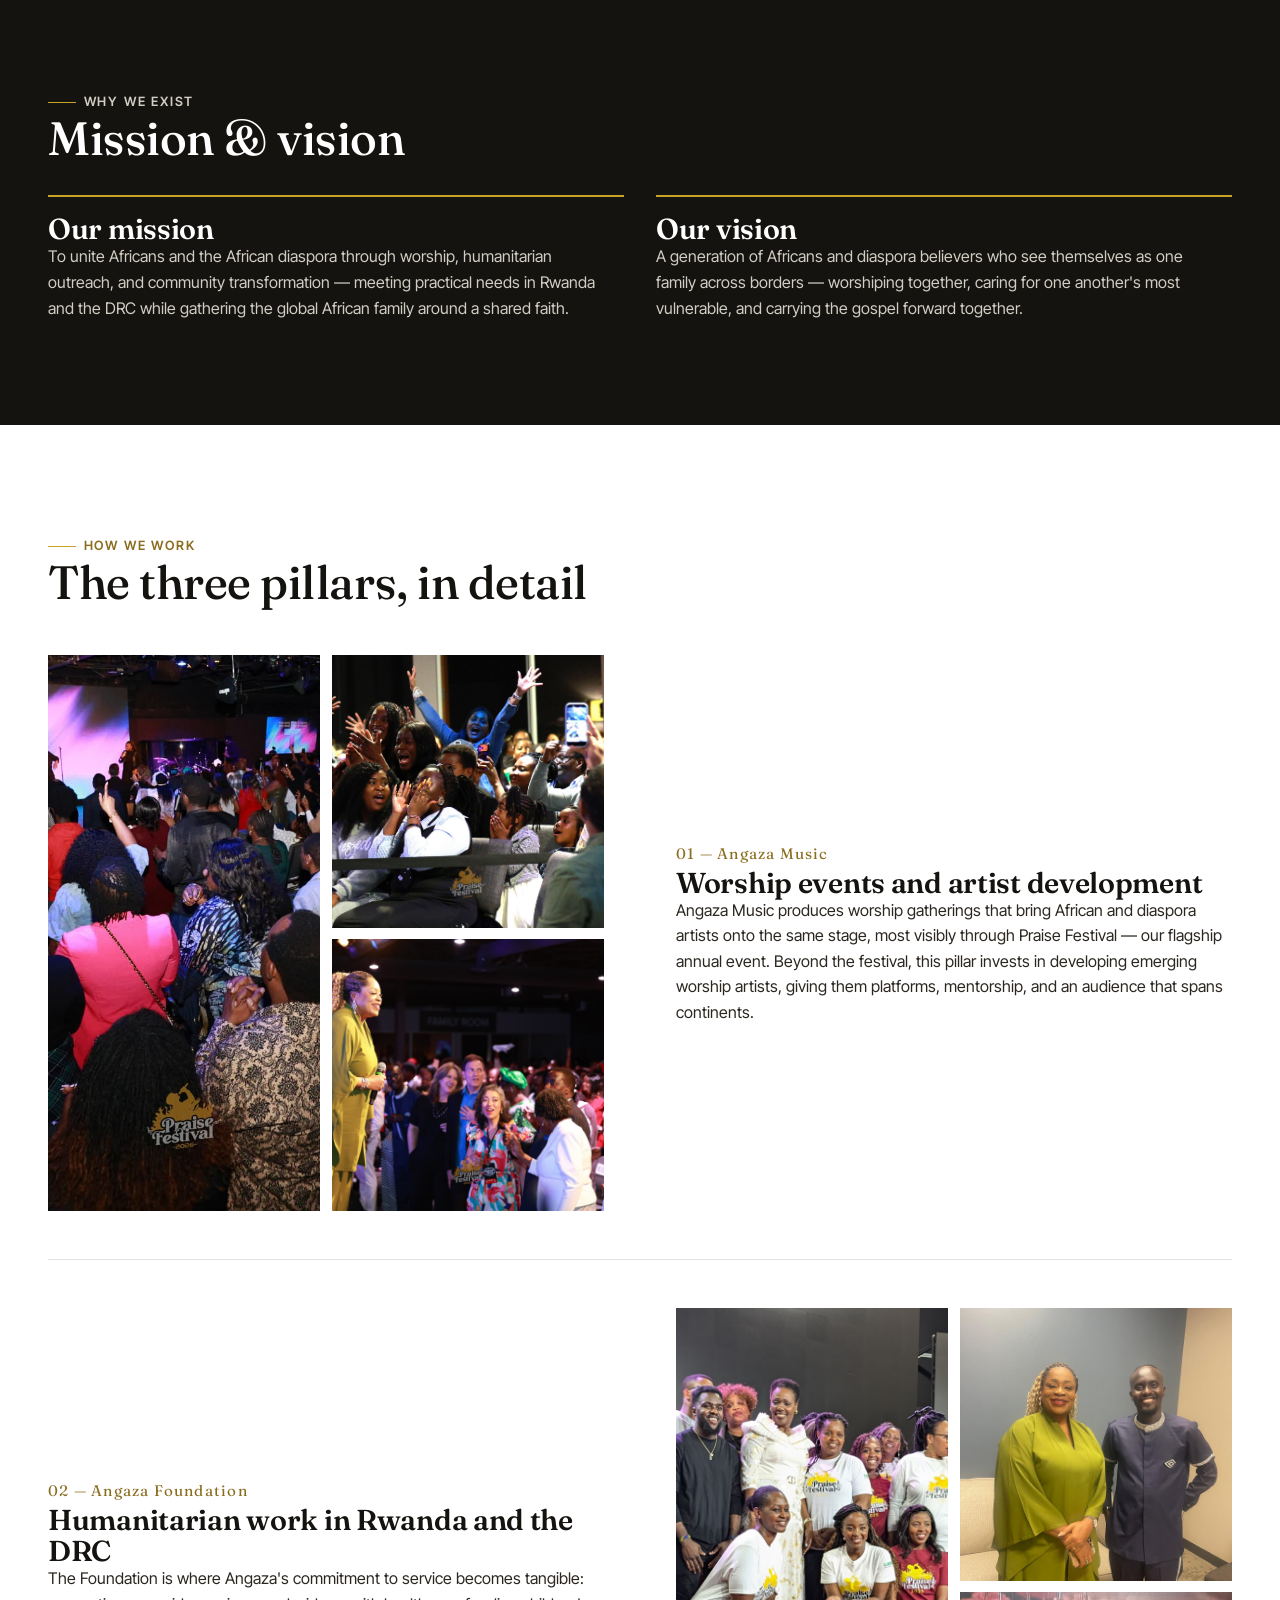
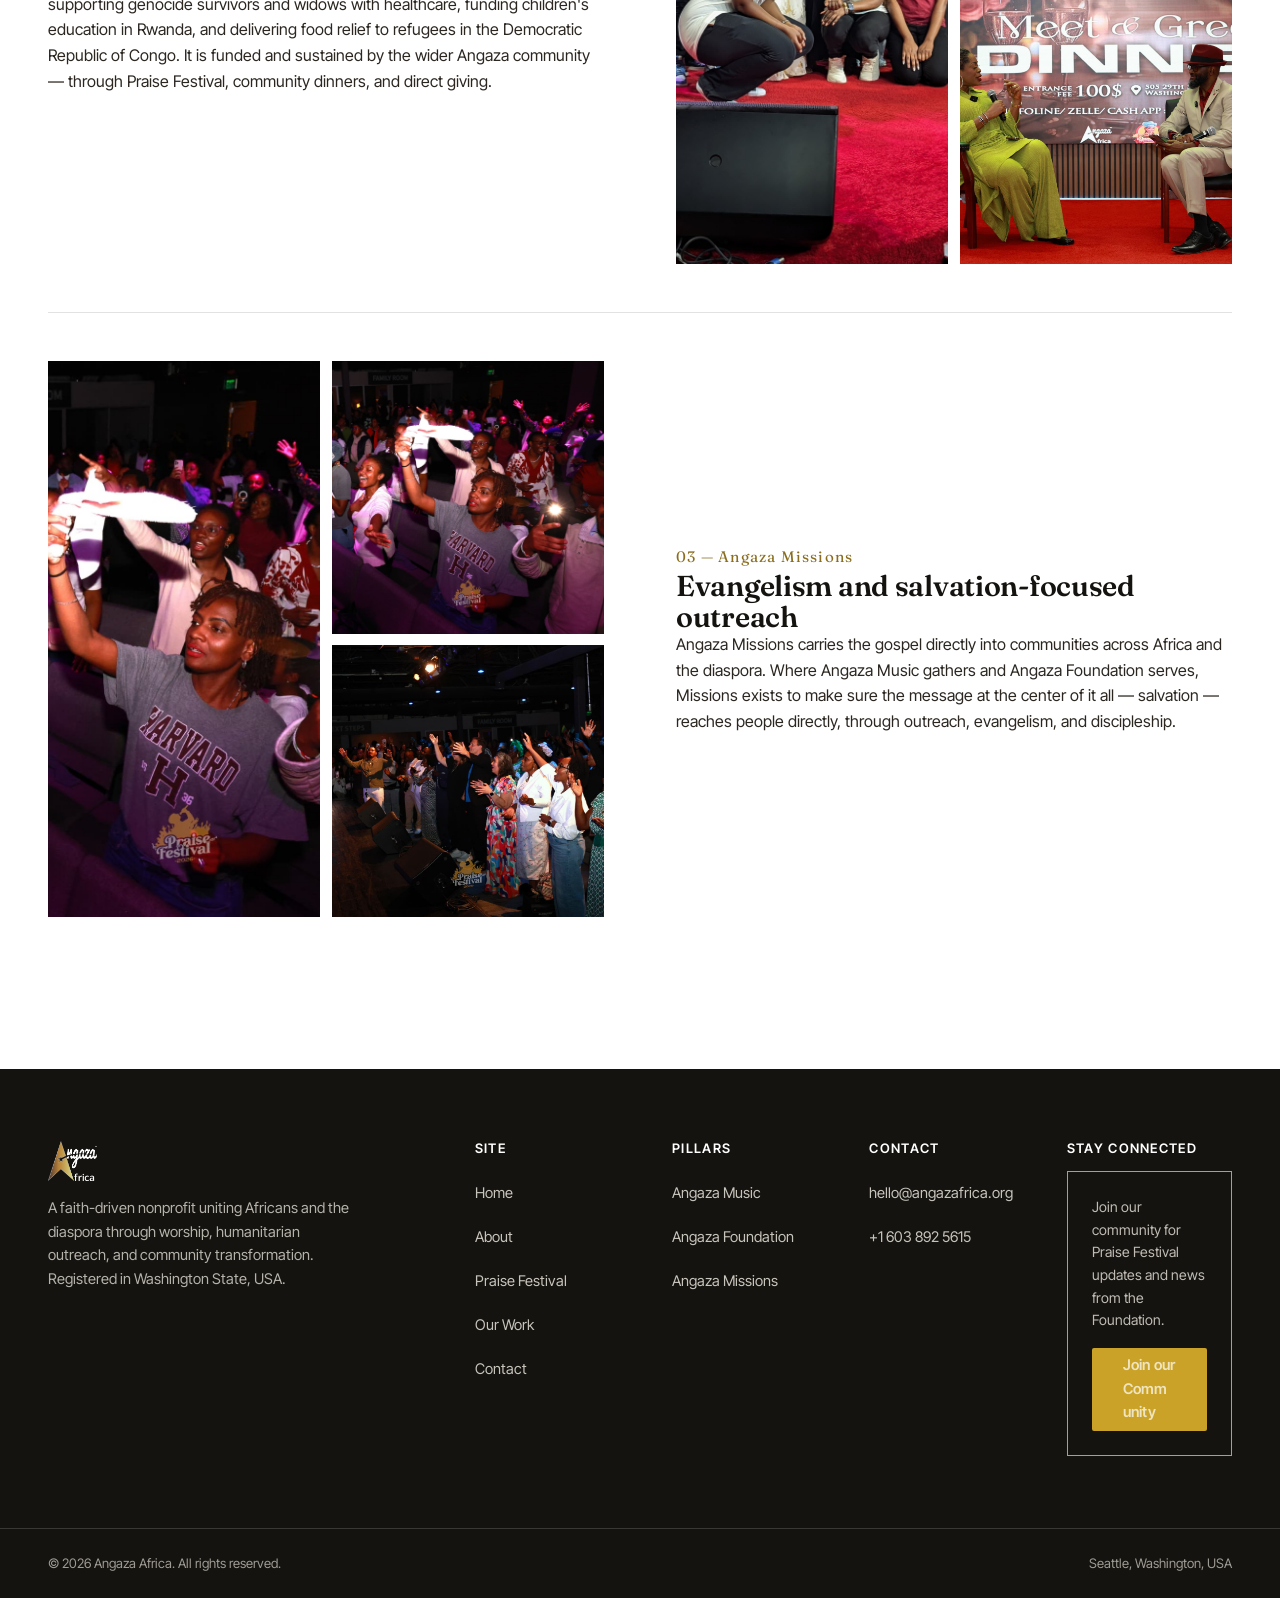
==== commit d0e25634: "Add Open Graph/Twitter meta tags, enable clean URLs via vercel.json" ====
--- a/about.html
+++ b/about.html
@@ -5,6 +5,15 @@
 <meta name="viewport" content="width=device-width, initial-scale=1.0">
 <title>About — Angaza Africa</title>
 <meta name="description" content="Meet Angaza Africa's founder Eugene Mutegetsi, our mission and vision, and the three pillars — Angaza Music, Angaza Foundation, and Angaza Missions — that carry it out.">
+<meta property="og:title" content="Angaza Africa">
+<meta property="og:description" content="A faith-driven nonprofit uniting Africans and the diaspora through worship, humanitarian outreach, and community transformation.">
+<meta property="og:image" content="https://angazafrica.org/images/ANGAZA_LOGO_2_014.png">
+<meta property="og:url" content="https://angazafrica.org">
+<meta property="og:type" content="website">
+<meta name="twitter:card" content="summary_large_image">
+<meta name="twitter:title" content="Angaza Africa">
+<meta name="twitter:description" content="A faith-driven nonprofit uniting Africans and the diaspora through worship, humanitarian outreach, and community transformation.">
+<meta name="twitter:image" content="https://angazafrica.org/images/ANGAZA_LOGO_2_014.png">
 <link rel="preconnect" href="https://fonts.googleapis.com">
 <link rel="preconnect" href="https://fonts.gstatic.com" crossorigin>
 <link href="https://fonts.googleapis.com/css2?family=Fraunces:ital,opsz,wght@0,9..144,400;0,9..144,500;0,9..144,600;1,9..144,500&family=Inter+Tight:wght@400;500;600;700&display=swap" rel="stylesheet">
@@ -15,17 +24,17 @@
 
 <header class="site-header">
   <div class="container">
-    <a class="brand" href="index.html">
+    <a class="brand" href="/">
       <img src="images/ANGAZA_LOGO_2_014.png" alt="Angaza Africa logo">
     </a>
     <nav class="nav-list" aria-label="Primary">
-      <a href="index.html">Home</a>
-      <a href="about.html" aria-current="page">About</a>
-      <a href="praise-festival.html">Praise Festival</a>
-      <a href="our-work.html">Our Work</a>
-      <a href="contact.html">Contact</a>
+      <a href="/">Home</a>
+      <a href="/about" aria-current="page">About</a>
+      <a href="/praise-festival">Praise Festival</a>
+      <a href="/our-work">Our Work</a>
+      <a href="/contact">Contact</a>
     </nav>
-    <a class="btn btn-primary nav-cta" href="praise-festival.html">Praise Festival 2026</a>
+    <a class="btn btn-primary nav-cta" href="/praise-festival">Praise Festival 2026</a>
     <button class="nav-toggle" aria-expanded="false" aria-controls="mobile-panel" aria-label="Open menu">
       <span></span><span></span><span></span>
     </button>
@@ -33,12 +42,12 @@
 </header>
 <div class="mobile-panel" id="mobile-panel">
   <div class="container">
-    <a href="index.html">Home</a>
-    <a href="about.html" aria-current="page">About</a>
-    <a href="praise-festival.html">Praise Festival</a>
-    <a href="our-work.html">Our Work</a>
-    <a href="contact.html">Contact</a>
-    <a class="btn btn-primary" href="praise-festival.html">Praise Festival 2026</a>
+    <a href="/">Home</a>
+    <a href="/about" aria-current="page">About</a>
+    <a href="/praise-festival">Praise Festival</a>
+    <a href="/our-work">Our Work</a>
+    <a href="/contact">Contact</a>
+    <a class="btn btn-primary" href="/praise-festival">Praise Festival 2026</a>
   </div>
 </div>
 
@@ -160,11 +169,11 @@
     <div class="footer-cols">
       <div class="footer-col">
         <h4>Site</h4>
-        <a href="index.html">Home</a>
-        <a href="about.html">About</a>
-        <a href="praise-festival.html">Praise Festival</a>
-        <a href="our-work.html">Our Work</a>
-        <a href="contact.html">Contact</a>
+        <a href="/">Home</a>
+        <a href="/about">About</a>
+        <a href="/praise-festival">Praise Festival</a>
+        <a href="/our-work">Our Work</a>
+        <a href="/contact">Contact</a>
       </div>
       <div class="footer-col">
         <h4>Pillars</h4>
--- a/css/style.css
+++ b/css/style.css
@@ -9,7 +9,7 @@
 /* ---- Reset -------------------------------------------------------------- */
 *, *::before, *::after { box-sizing: border-box; }
 * { margin: 0; padding: 0; }
-html { -webkit-text-size-adjust: 100%; scroll-behavior: smooth; }
+html { -webkit-text-size-adjust: 100%; scroll-behavior: smooth; overflow-x: hidden; }
 @media (prefers-reduced-motion: reduce) {
   html { scroll-behavior: auto; }
   *, *::before, *::after {
@@ -75,6 +75,7 @@
   background: var(--paper);
   -webkit-font-smoothing: antialiased;
   padding-top: 84px;
+  overflow-x: hidden;
 }
 
 h1, h2, h3, h4 {
@@ -195,8 +196,8 @@
   justify-content: space-between;
   height: 84px;
 }
-.brand { display: flex; align-items: center; gap: 0.7rem; }
-.brand img { height: 42px; width: auto; }
+.brand { display: flex; align-items: center; gap: 0.7rem; min-width: 0; }
+.brand img { height: 42px; width: auto; max-width: 100%; }
 .brand-text {
   font-family: var(--font-display);
   font-weight: 600;
@@ -312,7 +313,7 @@
   position: relative;
   z-index: 1;
   display: grid;
-  grid-template-columns: 1fr;
+  grid-template-columns: minmax(0, 1fr);
   gap: var(--sp-6);
   padding-block: var(--sp-7) var(--sp-6);
 }
@@ -324,7 +325,7 @@
   position: relative;
   min-height: 320px;
   display: grid;
-  grid-template-columns: 1.3fr 1fr;
+  grid-template-columns: minmax(0, 1.3fr) minmax(0, 1fr);
   grid-template-rows: repeat(2, 1fr);
   gap: 0.9rem;
 }
@@ -340,7 +341,7 @@
 
 @media (min-width: 900px) {
   .home-hero .container {
-    grid-template-columns: 1.1fr 0.9fr;
+    grid-template-columns: minmax(0, 1.1fr) minmax(0, 0.9fr);
     align-items: center;
     padding-block: var(--sp-8) var(--sp-7);
   }
@@ -359,7 +360,7 @@
 
 @media (min-width: 900px) {
   .statement .container {
-    grid-template-columns: 1fr 1fr;
+    grid-template-columns: minmax(0, 1fr) minmax(0, 1fr);
     align-items: start;
   }
 }
@@ -369,10 +370,10 @@
   display: grid;
   gap: 1.25rem;
   margin-top: var(--sp-5);
-  grid-template-columns: 1fr;
+  grid-template-columns: minmax(0, 1fr);
 }
 @media (min-width: 760px) {
-  .pillars-grid { grid-template-columns: repeat(3, 1fr); }
+  .pillars-grid { grid-template-columns: repeat(3, minmax(0, 1fr)); }
 }
 .pillar-card {
   border: 1px solid var(--line);
@@ -448,8 +449,8 @@
   font-weight: 600;
 }
 @media (min-width: 860px) {
-  .story-block { grid-template-columns: 0.85fr 1.15fr; gap: var(--sp-6); }
-  .story-block.reverse { grid-template-columns: 1.15fr 0.85fr; }
+  .story-block { grid-template-columns: minmax(0, 0.85fr) minmax(0, 1.15fr); gap: var(--sp-6); }
+  .story-block.reverse { grid-template-columns: minmax(0, 1.15fr) minmax(0, 0.85fr); }
   .story-block.reverse .story-media { order: 2; }
 }
 
@@ -460,7 +461,7 @@
   margin-top: var(--sp-4);
 }
 @media (min-width: 760px) {
-  .mv-grid { grid-template-columns: 1fr 1fr; }
+  .mv-grid { grid-template-columns: minmax(0, 1fr) minmax(0, 1fr); }
 }
 .mv-card {
   border-top: 2px solid var(--gold);
@@ -476,11 +477,11 @@
   border-bottom: 1px solid var(--line);
 }
 .feature-row:last-child { border-bottom: none; }
-.feature-media { display: grid; grid-template-columns: 1fr 1fr; gap: 0.7rem; }
+.feature-media { display: grid; grid-template-columns: minmax(0, 1fr) minmax(0, 1fr); gap: 0.7rem; }
 .feature-media img { width: 100%; height: 100%; aspect-ratio: 1/1; object-fit: cover; }
 .feature-media .tall { aspect-ratio: 4/5; grid-row: 1/3; }
 @media (min-width: 900px) {
-  .feature-row { grid-template-columns: 1fr 1fr; gap: var(--sp-6); }
+  .feature-row { grid-template-columns: minmax(0, 1fr) minmax(0, 1fr); gap: var(--sp-6); }
   .feature-row.reverse .feature-media { order: 2; }
 }
 
@@ -510,18 +511,18 @@
   margin-top: 0.3rem;
 }
 @media (min-width: 760px) {
-  .timeline-item { grid-template-columns: 160px 1fr; gap: var(--sp-4); align-items: baseline; }
+  .timeline-item { grid-template-columns: 160px minmax(0, 1fr); gap: var(--sp-4); align-items: baseline; }
 }
 
 /* ---- Gallery + lightbox ------------------------------------------------------ */
 .gallery-grid {
   display: grid;
-  grid-template-columns: repeat(2, 1fr);
+  grid-template-columns: repeat(2, minmax(0, 1fr));
   gap: 0.7rem;
   margin-top: var(--sp-5);
 }
-@media (min-width: 640px) { .gallery-grid { grid-template-columns: repeat(3, 1fr); } }
-@media (min-width: 1000px) { .gallery-grid { grid-template-columns: repeat(4, 1fr); } }
+@media (min-width: 640px) { .gallery-grid { grid-template-columns: repeat(3, minmax(0, 1fr)); } }
+@media (min-width: 1000px) { .gallery-grid { grid-template-columns: repeat(4, minmax(0, 1fr)); } }
 .gallery-item {
   display: block;
   width: 100%;
@@ -581,11 +582,11 @@
   gap: var(--sp-6);
 }
 @media (min-width: 900px) {
-  .contact-grid { grid-template-columns: 0.85fr 1.15fr; }
+  .contact-grid { grid-template-columns: minmax(0, 0.85fr) minmax(0, 1.15fr); }
 }
 .contact-info-list { margin-top: var(--sp-4); display: grid; gap: var(--sp-3); }
 .contact-info-list dt { font-size: 0.78rem; letter-spacing: 0.1em; text-transform: uppercase; color: var(--gold-deep); }
-.contact-info-list dd { font-size: 1.15rem; font-weight: 600; color: var(--ink); margin-top: 0.2rem; }
+.contact-info-list dd { font-size: 1.15rem; font-weight: 600; color: var(--ink); margin-top: 0.2rem; overflow-wrap: anywhere; }
 
 .form-field { display: grid; gap: 0.4rem; margin-bottom: var(--sp-3); }
 .form-field label { font-size: 0.85rem; font-weight: 600; color: var(--ink); }
@@ -599,7 +600,7 @@
 .form-field textarea { min-height: 140px; resize: vertical; }
 .form-field input:focus, .form-field textarea:focus { border-color: var(--gold-deep); }
 .form-row { display: grid; gap: var(--sp-3); }
-@media (min-width: 620px) { .form-row.two { grid-template-columns: 1fr 1fr; } }
+@media (min-width: 620px) { .form-row.two { grid-template-columns: minmax(0, 1fr) minmax(0, 1fr); } }
 .form-note { font-size: var(--fs-small); color: var(--charcoal); margin-top: var(--sp-2); }
 .form-status { font-size: 0.9rem; margin-top: var(--sp-2); font-weight: 600; }
 .form-status[data-state="error"] { color: #9c3b2c; }
@@ -610,9 +611,9 @@
 .footer-top { padding-block: var(--sp-6); display: grid; gap: var(--sp-5); }
 .footer-brand img { height: 40px; }
 .footer-brand p { margin-top: var(--sp-2); font-size: 0.92rem; max-width: 34ch; color: rgba(250,246,236,0.7); }
-.footer-cols { display: grid; gap: var(--sp-4); grid-template-columns: repeat(2, 1fr); }
+.footer-cols { display: grid; gap: var(--sp-4); grid-template-columns: repeat(2, minmax(0, 1fr)); }
 .footer-col h4 { font-family: var(--font-body); color: var(--white); font-size: 0.82rem; letter-spacing: 0.1em; text-transform: uppercase; margin-bottom: var(--sp-2); }
-.footer-col a, .footer-col span { display: flex; align-items: center; min-height: 44px; font-size: 0.92rem; padding-block: 0.35rem; color: rgba(250,246,236,0.78); }
+.footer-col a, .footer-col span { display: flex; align-items: center; min-height: 44px; font-size: 0.92rem; padding-block: 0.35rem; color: rgba(250,246,236,0.78); overflow-wrap: anywhere; }
 .footer-col a:hover { color: var(--gold); }
 .join-box { border: 1px solid var(--gold); padding: var(--sp-3); }
 .join-box p { font-size: 0.88rem; color: rgba(250,246,236,0.75); margin-bottom: var(--sp-2); }
@@ -627,8 +628,8 @@
   color: rgba(250,246,236,0.6);
 }
 @media (min-width: 900px) {
-  .footer-top { grid-template-columns: 1fr 2fr; }
-  .footer-cols { grid-template-columns: repeat(4, 1fr); }
+  .footer-top { grid-template-columns: minmax(0, 1fr) minmax(0, 2fr); }
+  .footer-cols { grid-template-columns: repeat(4, minmax(0, 1fr)); }
 }
 
 /* ---- Reveal-on-scroll -------------------------------------------------------- */
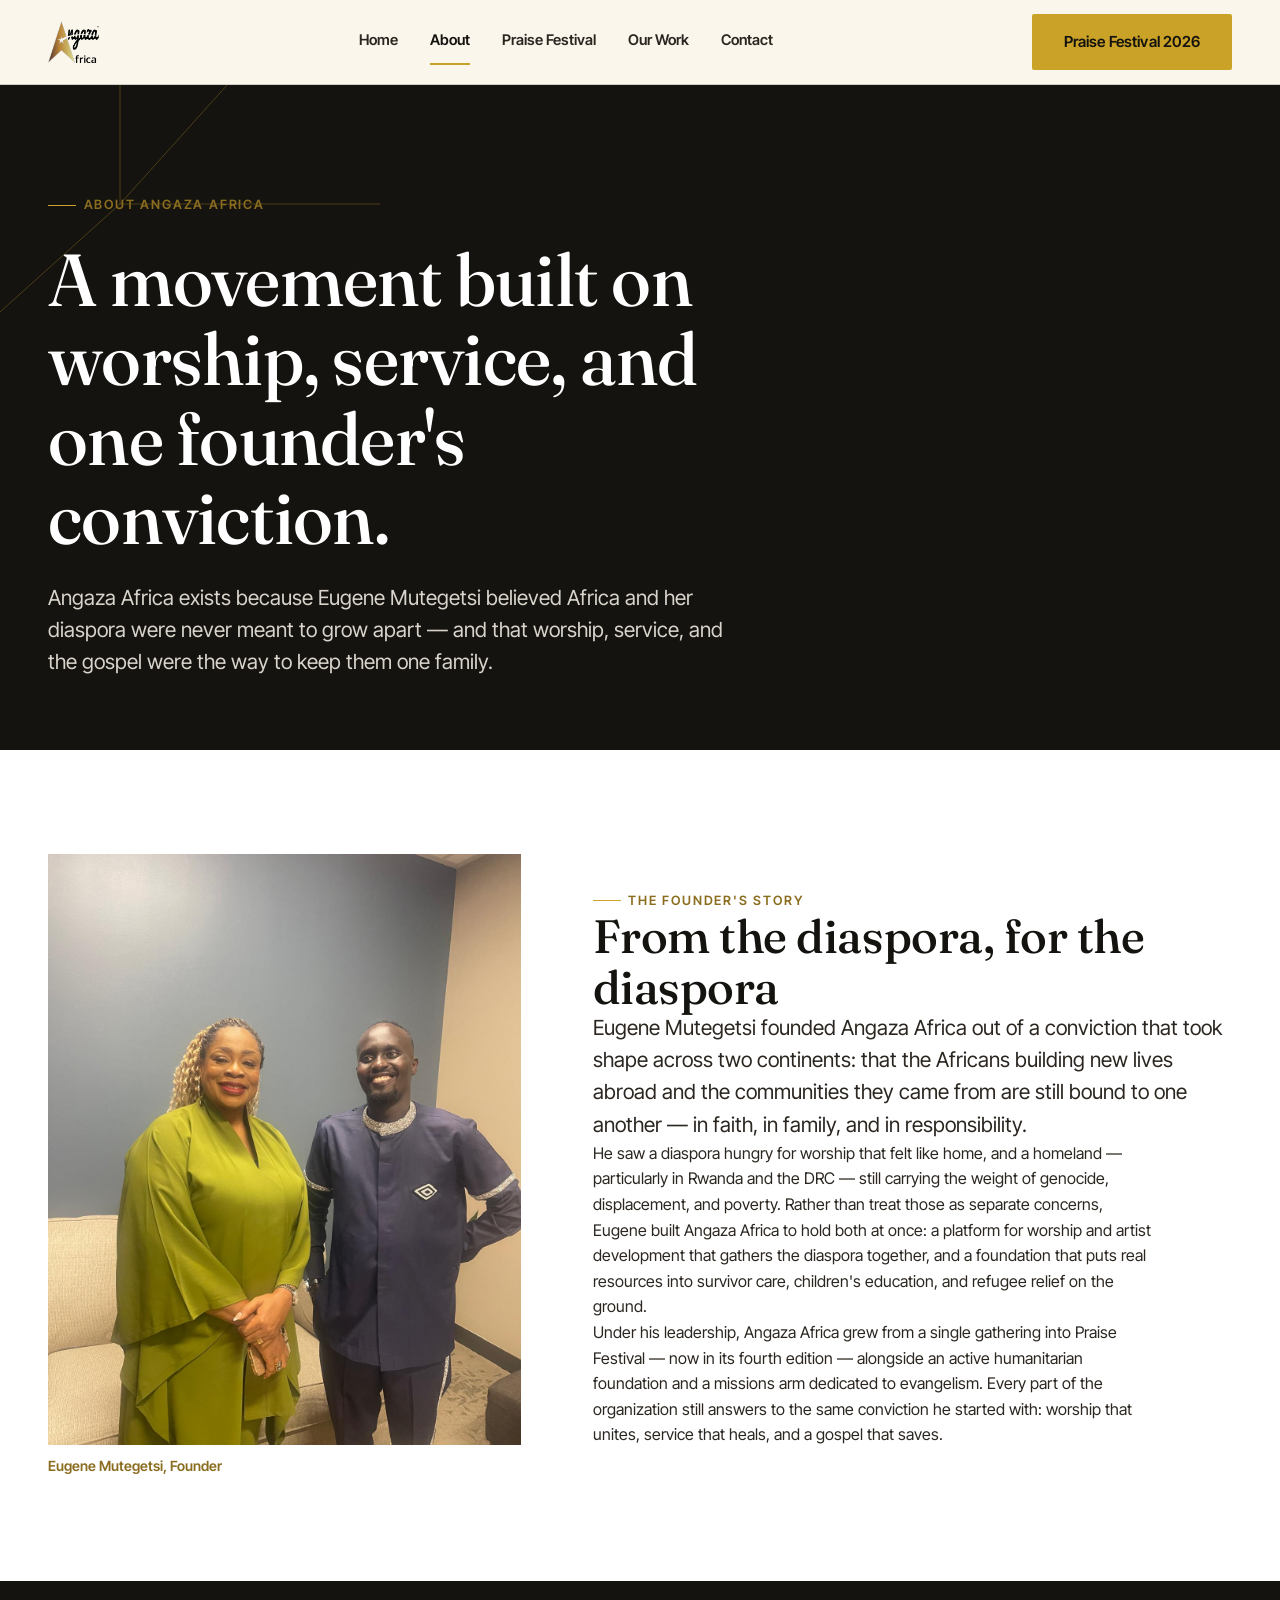
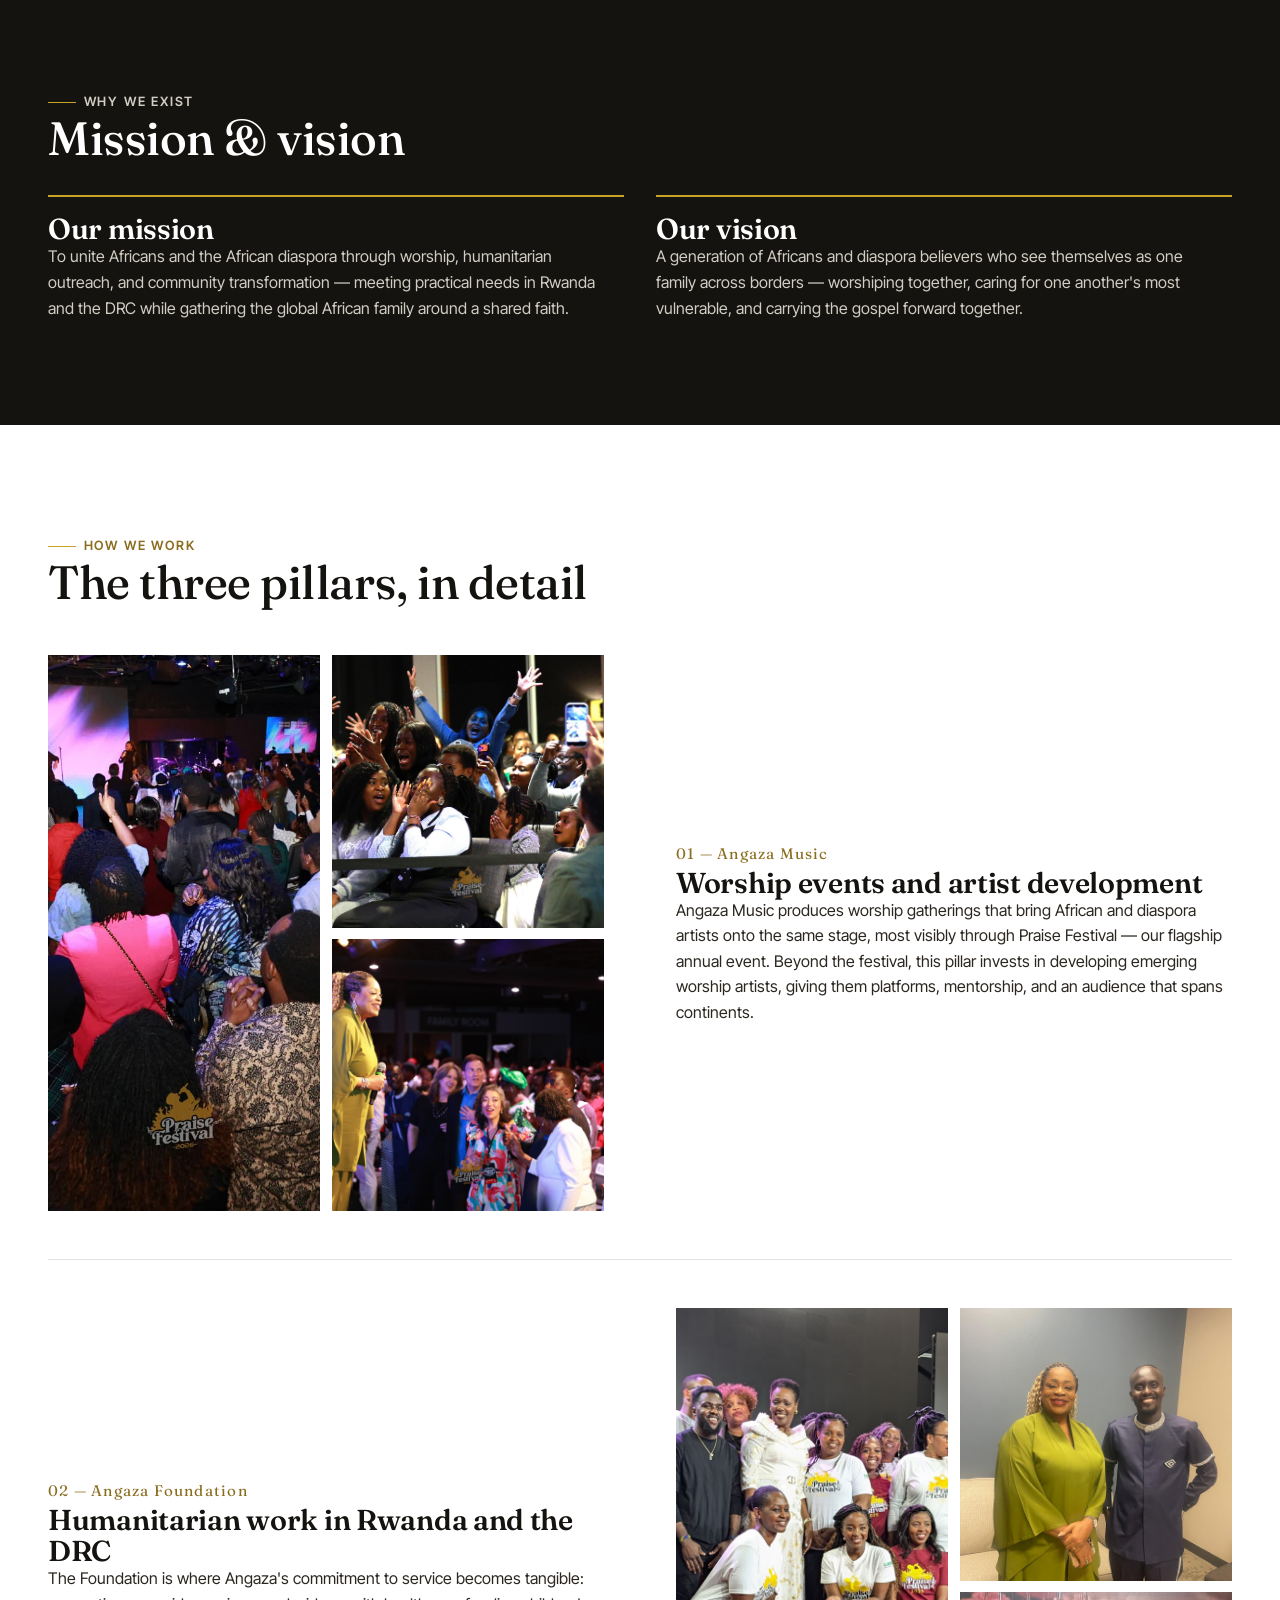
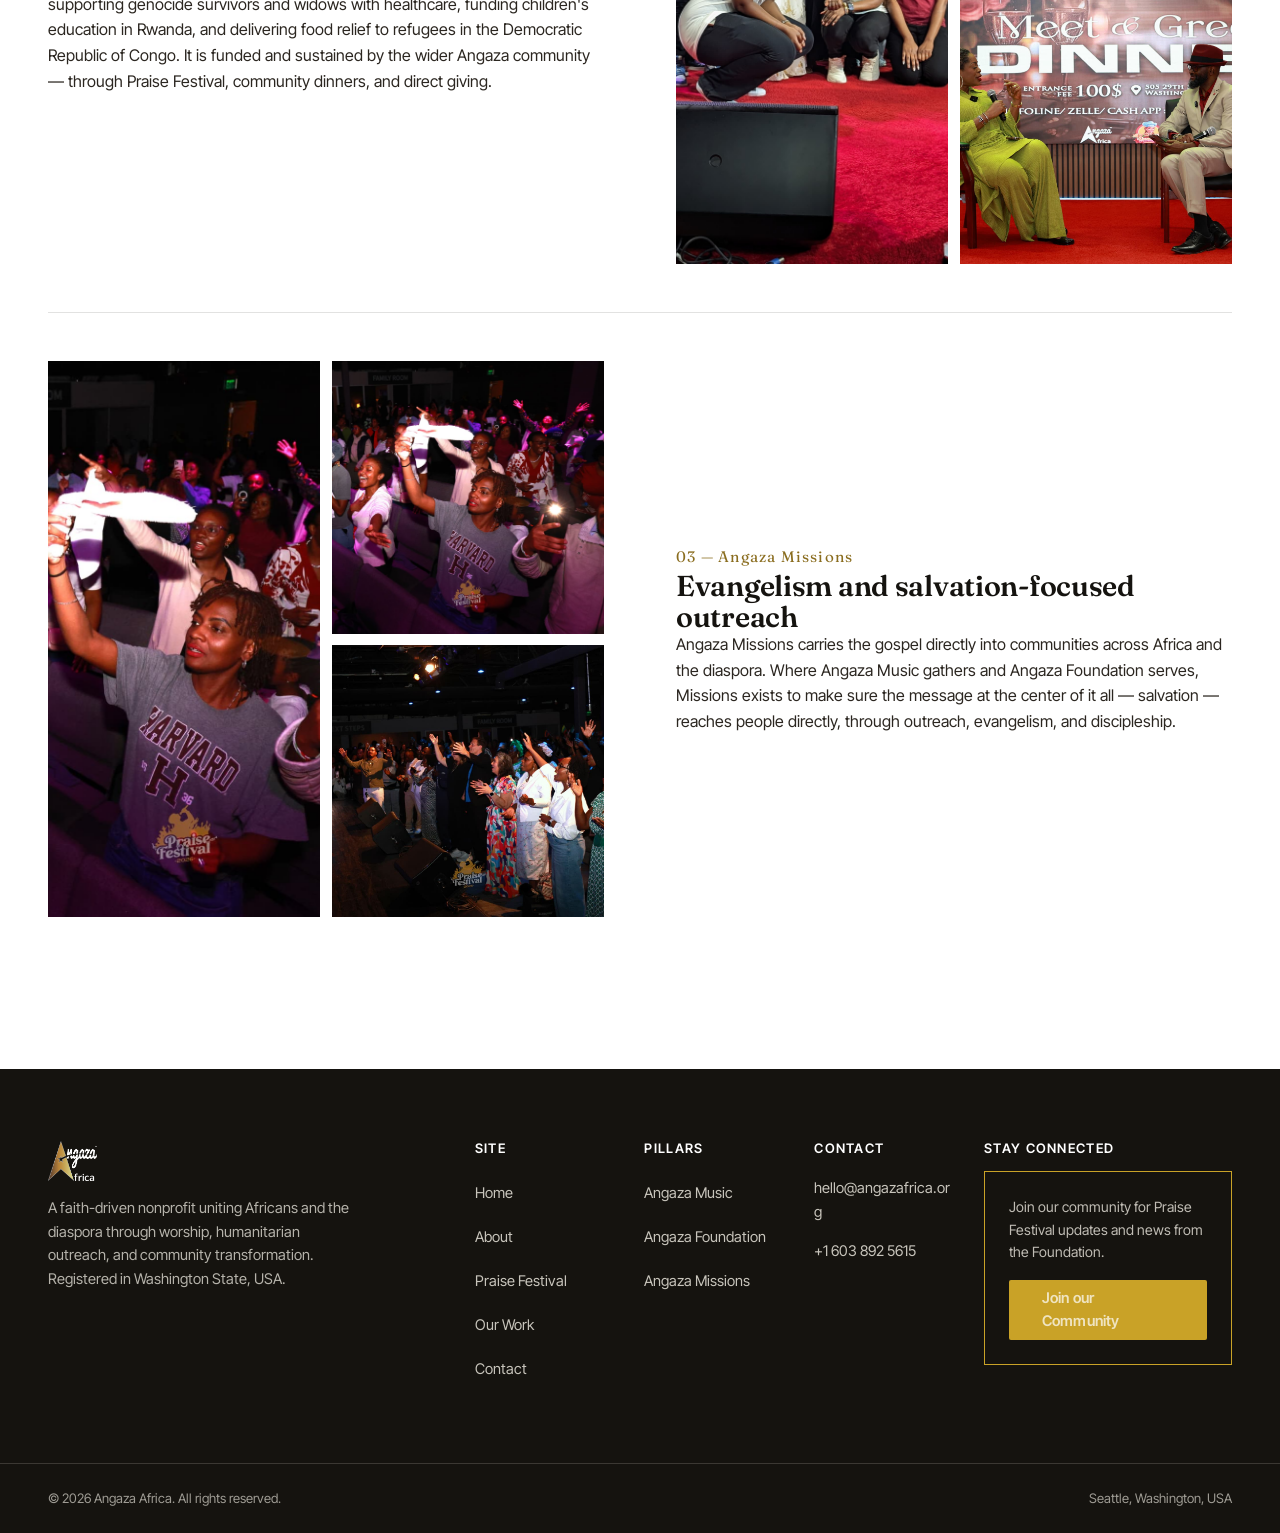
==== commit 34509ff5: "Add favicon links so browser tabs show the Angaza logo" ====
--- a/about.html
+++ b/about.html
@@ -3,6 +3,8 @@
 <head>
 <meta charset="UTF-8">
 <meta name="viewport" content="width=device-width, initial-scale=1.0">
+<link rel="icon" type="image/png" href="images/ANGAZA_LOGO_2_014.png">
+<link rel="apple-touch-icon" href="images/ANGAZA_LOGO_2_014.png">
 <title>About — Angaza Africa</title>
 <meta name="description" content="Meet Angaza Africa's founder Eugene Mutegetsi, our mission and vision, and the three pillars — Angaza Music, Angaza Foundation, and Angaza Missions — that carry it out.">
 <meta property="og:title" content="Angaza Africa">
--- a/css/style.css
+++ b/css/style.css
@@ -611,12 +611,16 @@
 .footer-top { padding-block: var(--sp-6); display: grid; gap: var(--sp-5); }
 .footer-brand img { height: 40px; }
 .footer-brand p { margin-top: var(--sp-2); font-size: 0.92rem; max-width: 34ch; color: rgba(250,246,236,0.7); }
-.footer-cols { display: grid; gap: var(--sp-4); grid-template-columns: repeat(2, minmax(0, 1fr)); }
+.footer-cols { display: grid; gap: var(--sp-4); grid-template-columns: minmax(0, 1fr); }
+@media (min-width: 540px) {
+  .footer-cols { grid-template-columns: repeat(2, minmax(0, 1fr)); }
+}
 .footer-col h4 { font-family: var(--font-body); color: var(--white); font-size: 0.82rem; letter-spacing: 0.1em; text-transform: uppercase; margin-bottom: var(--sp-2); }
 .footer-col a, .footer-col span { display: flex; align-items: center; min-height: 44px; font-size: 0.92rem; padding-block: 0.35rem; color: rgba(250,246,236,0.78); overflow-wrap: anywhere; }
 .footer-col a:hover { color: var(--gold); }
 .join-box { border: 1px solid var(--gold); padding: var(--sp-3); }
 .join-box p { font-size: 0.88rem; color: rgba(250,246,236,0.75); margin-bottom: var(--sp-2); }
+.join-box .btn { width: 100%; padding-inline: 2rem; white-space: normal; }
 .footer-bottom {
   border-top: 1px solid var(--line-on-dark);
   padding-block: var(--sp-3);
@@ -629,7 +633,7 @@
 }
 @media (min-width: 900px) {
   .footer-top { grid-template-columns: minmax(0, 1fr) minmax(0, 2fr); }
-  .footer-cols { grid-template-columns: repeat(4, minmax(0, 1fr)); }
+  .footer-cols { grid-template-columns: repeat(3, minmax(0, 1fr)) minmax(0, 1.8fr); }
 }
 
 /* ---- Reveal-on-scroll -------------------------------------------------------- */
